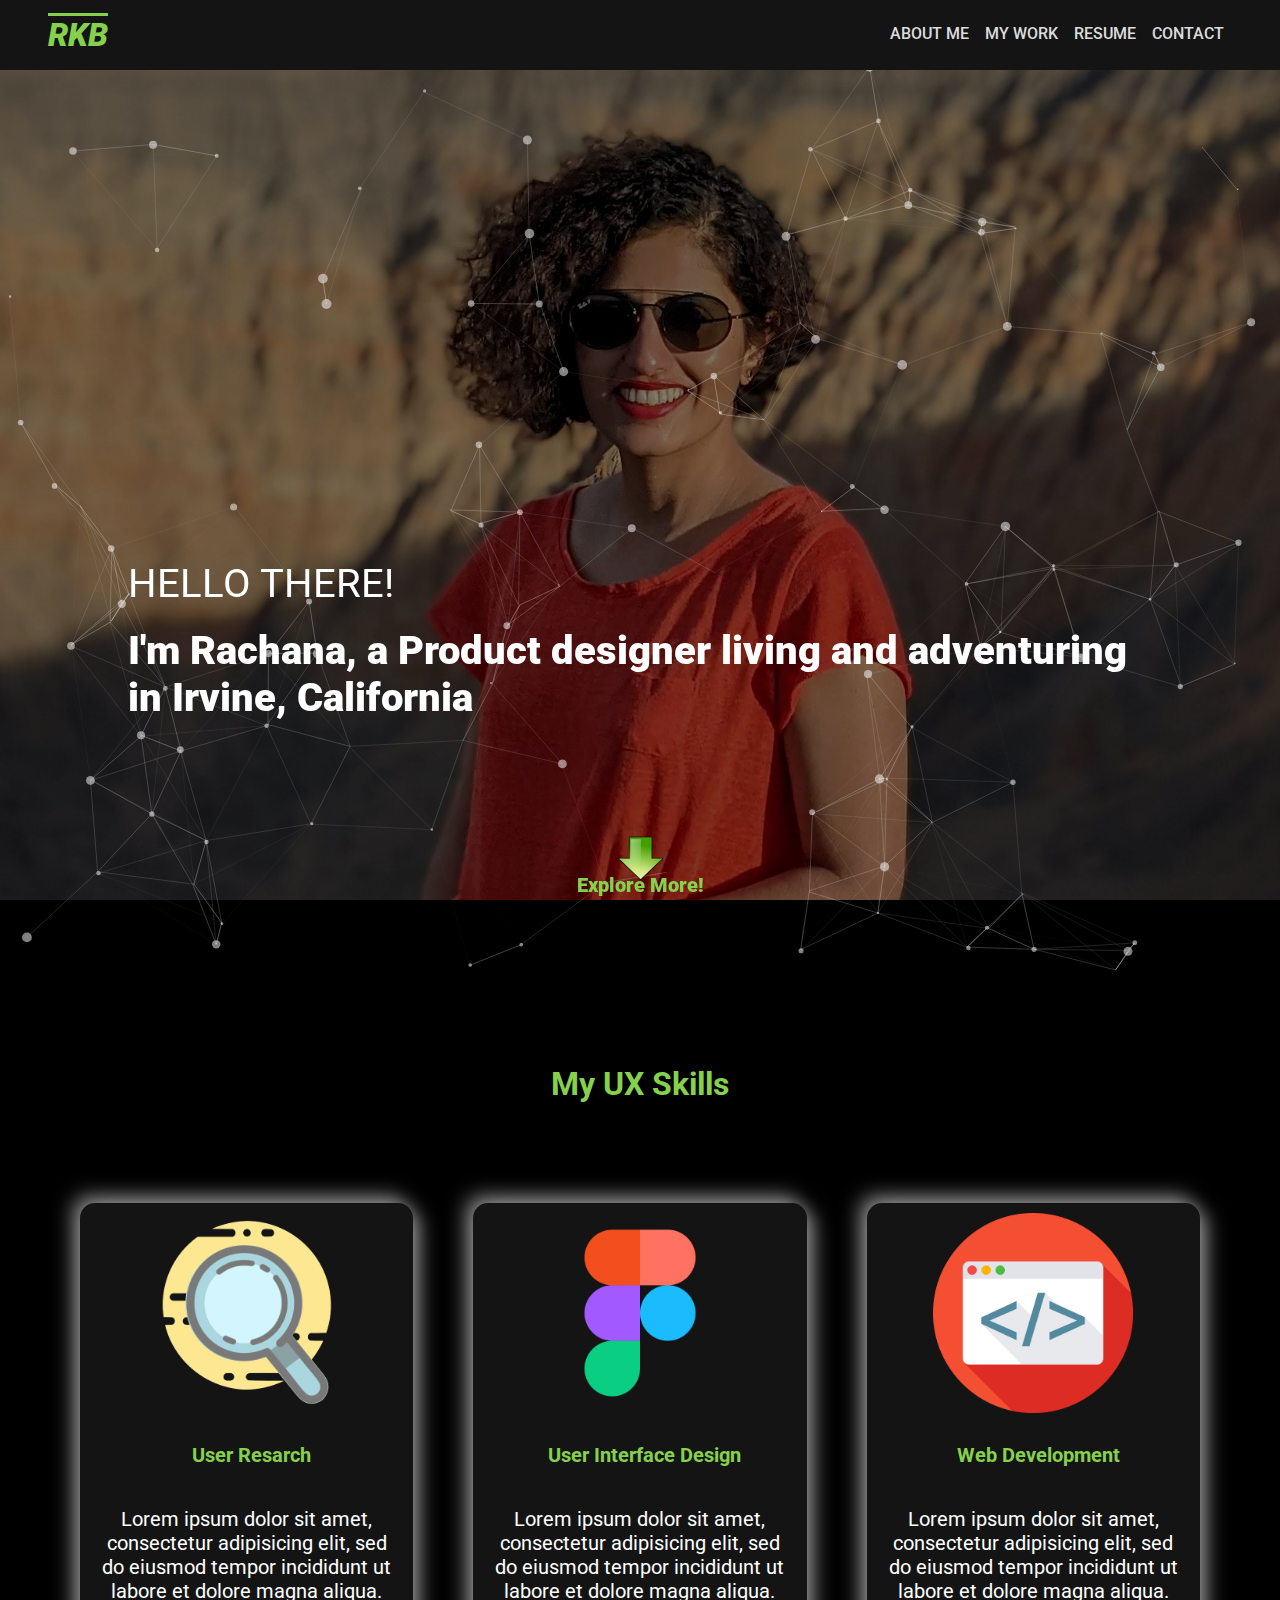
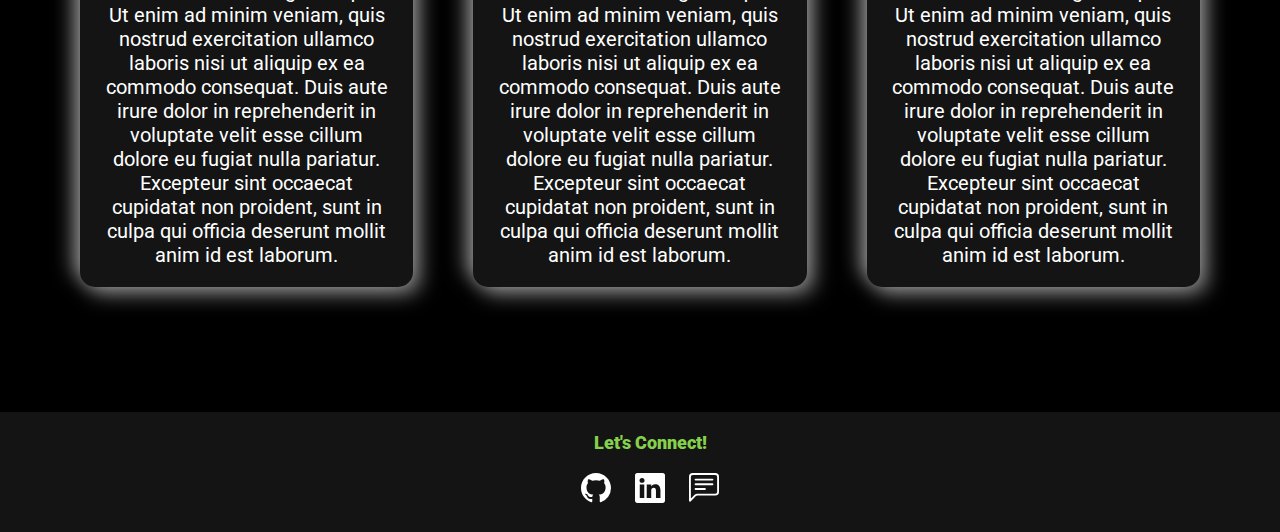
==== index.html @ 84a32b18 "Initial commit" ====
<html>
  <head>
    <meta charset="utf-8" />
    <meta http-equiv="X-UA-Compatible" content="IE=edge" />
    <title>RKB</title>
    <meta name="viewport" content="width=device-width, initial-scale=1" />
    <link rel="stylesheet" type="text/css" media="screen" href="css/style.css" />
    <script src = "js/index.js"></script>
    <script src = "js/particles.js"></script>
    <script src="js/jquery-3.7.1.js"></script>

  </head>
  <body>


    <!-- Nav Bar section -->
    <nav>
        <input type="checkbox" id="check" />
        <label for="check" class="menu">
            <svg xmlns="http://www.w3.org/2000/svg" width="30" height="30" fill="currentColor" class="bi bi-list" viewBox="0 0 16 16">
                <path fill-rule="evenodd" d="M2.5 12a.5.5 0 0 1 .5-.5h10a.5.5 0 0 1 0 1H3a.5.5 0 0 1-.5-.5m0-4a.5.5 0 0 1 .5-.5h10a.5.5 0 0 1 0 1H3a.5.5 0 0 1-.5-.5m0-4a.5.5 0 0 1 .5-.5h10a.5.5 0 0 1 0 1H3a.5.5 0 0 1-.5-.5"/>
              </svg>
        </label>
      <div class="logo">
        <h1>RKB</h1>
      </div>
      <div class="nav-items">
        <ul class="overview">
            <li>
                <a href="index.html"
                  ><svg xmlns="http://www.w3.org/2000/svg" width="16" height="16" fill="currentColor" class="bi bi-person-lines-fill" viewBox="0 0 16 16">
                    <path d="M6 8a3 3 0 1 0 0-6 3 3 0 0 0 0 6m-5 6s-1 0-1-1 1-4 6-4 6 3 6 4-1 1-1 1zM11 3.5a.5.5 0 0 1 .5-.5h4a.5.5 0 0 1 0 1h-4a.5.5 0 0 1-.5-.5m.5 2.5a.5.5 0 0 0 0 1h4a.5.5 0 0 0 0-1zm2 3a.5.5 0 0 0 0 1h2a.5.5 0 0 0 0-1zm0 3a.5.5 0 0 0 0 1h2a.5.5 0 0 0 0-1z"/>
                  </svg>
                  ABOUT ME</a
                >
              </li>
              <li>
                <a href="mywork.html">
                    <svg xmlns="http://www.w3.org/2000/svg" width="16" height="16" fill="currentColor" class="bi bi-card-checklist" viewBox="0 0 16 16">
                        <path d="M14.5 3a.5.5 0 0 1 .5.5v9a.5.5 0 0 1-.5.5h-13a.5.5 0 0 1-.5-.5v-9a.5.5 0 0 1 .5-.5zm-13-1A1.5 1.5 0 0 0 0 3.5v9A1.5 1.5 0 0 0 1.5 14h13a1.5 1.5 0 0 0 1.5-1.5v-9A1.5 1.5 0 0 0 14.5 2z"/>
                        <path d="M7 5.5a.5.5 0 0 1 .5-.5h5a.5.5 0 0 1 0 1h-5a.5.5 0 0 1-.5-.5m-1.496-.854a.5.5 0 0 1 0 .708l-1.5 1.5a.5.5 0 0 1-.708 0l-.5-.5a.5.5 0 1 1 .708-.708l.146.147 1.146-1.147a.5.5 0 0 1 .708 0M7 9.5a.5.5 0 0 1 .5-.5h5a.5.5 0 0 1 0 1h-5a.5.5 0 0 1-.5-.5m-1.496-.854a.5.5 0 0 1 0 .708l-1.5 1.5a.5.5 0 0 1-.708 0l-.5-.5a.5.5 0 0 1 .708-.708l.146.147 1.146-1.147a.5.5 0 0 1 .708 0"/>
                      </svg>
                  MY WORK</a
                >
              </li>
              <li>
                <a href="#"
                  ><svg xmlns="http://www.w3.org/2000/svg" width="16" height="16" fill="currentColor" class="bi bi-file-earmark-text-fill" viewBox="0 0 16 16">
                    <path d="M9.293 0H4a2 2 0 0 0-2 2v12a2 2 0 0 0 2 2h8a2 2 0 0 0 2-2V4.707A1 1 0 0 0 13.707 4L10 .293A1 1 0 0 0 9.293 0M9.5 3.5v-2l3 3h-2a1 1 0 0 1-1-1M4.5 9a.5.5 0 0 1 0-1h7a.5.5 0 0 1 0 1zM4 10.5a.5.5 0 0 1 .5-.5h7a.5.5 0 0 1 0 1h-7a.5.5 0 0 1-.5-.5m.5 2.5a.5.5 0 0 1 0-1h4a.5.5 0 0 1 0 1z"/>
                  </svg>
                  RESUME</a
                >
              </li>
              <li>
                <a href="#"
                  ><svg xmlns="http://www.w3.org/2000/svg" width="16" height="16" fill="currentColor" class="bi bi-chat-left-text-fill" viewBox="0 0 16 16">
                    <path d="M0 2a2 2 0 0 1 2-2h12a2 2 0 0 1 2 2v8a2 2 0 0 1-2 2H4.414a1 1 0 0 0-.707.293L.854 15.146A.5.5 0 0 1 0 14.793zm3.5 1a.5.5 0 0 0 0 1h9a.5.5 0 0 0 0-1zm0 2.5a.5.5 0 0 0 0 1h9a.5.5 0 0 0 0-1zm0 2.5a.5.5 0 0 0 0 1h5a.5.5 0 0 0 0-1z"/>
                  </svg>
                  CONTACT</a
                >
              </li>
            </ul>
      </div>
    </nav>
    

    <!-- Hero section -->
    <div id="particles-js" class="div-hero-section">
          <div class="div-hero-introduction">
            <p class="p-hero-greeting">HELLO THERE!</p>
            <p class="p-hero-intro">I'm Rachana, a Product designer living and adventuring in Irvine, California</p>
          </div>
          <div class ='div-scroll-down'></div>
            <button id = "scroll-down" class ='scroll-down'> <img src="images/28827_arrow_download_down_icon.png" alt=""></button>  
            <p class="p-explore-more">Explore More!</p>
          </div>
          
    </div>

    <div id="section-lower-container" class="lower-container-container">
      <section class="section-skills">
        <h1 class="skill-section-title">My UX Skills</h1>
        <div class="div-skill-flex">
          <div class="div-skill">
            <i aria-hidden="true"><img class = "skill-icon" src="images/7479647_search_magnifier_zoom_magnifying_find_icon.png" width="200px"></i>
            <h3 class="skill-title">User Resarch</h3>
            <p class="skill-text">Lorem ipsum dolor sit amet, consectetur adipisicing elit, sed do eiusmod tempor incididunt ut labore et dolore magna aliqua. Ut enim ad minim veniam, quis nostrud exercitation ullamco laboris nisi ut aliquip ex ea commodo consequat. Duis aute irure dolor in reprehenderit in voluptate velit esse cillum dolore eu fugiat nulla pariatur.
              Excepteur sint occaecat cupidatat non proident, sunt in culpa qui officia deserunt mollit anim id est laborum.</p>
          </div>
          <div class="div-skill">
            <i aria-hidden="true"><img class = "skill-icon" src="images/7564187_figma_logo_brand_icon.png" width="200px"></i>
            <h3 class="skill-title">User Interface Design</h3>
            <p class="skill-text">Lorem ipsum dolor sit amet, consectetur adipisicing elit, sed do eiusmod tempor incididunt ut labore et dolore magna aliqua. Ut enim ad minim veniam, quis nostrud exercitation ullamco laboris nisi ut aliquip ex ea commodo consequat. Duis aute irure dolor in reprehenderit in voluptate velit esse cillum dolore eu fugiat nulla pariatur.
              Excepteur sint occaecat cupidatat non proident, sunt in culpa qui officia deserunt mollit anim id est laborum.</p>
          </div>
          <div class="div-skill">
            <i aria-hidden="true"><img class = "skill-icon" src="images/669948_html_code_coding_programming_web_icon.png" width="200px"></i>
            <h3 class="skill-title">Web Development</h3>
            <p class="skill-text">Lorem ipsum dolor sit amet, consectetur adipisicing elit, sed do eiusmod tempor incididunt ut labore et dolore magna aliqua. Ut enim ad minim veniam, quis nostrud exercitation ullamco laboris nisi ut aliquip ex ea commodo consequat. Duis aute irure dolor in reprehenderit in voluptate velit esse cillum dolore eu fugiat nulla pariatur.
              Excepteur sint occaecat cupidatat non proident, sunt in culpa qui officia deserunt mollit anim id est laborum.</p>
          </div>
        </div>
      </section>
    </div>

    <!-- Footer section -->

    <div class="footer">
        <p class="footer-text-center">Let's Connect!</p>
        <div class="footer_icons">
            <a href="https://github.com/Kodagana" class="icon-style" alt="Github icon"> <svg xmlns="http://www.w3.org/2000/svg" width="30" height="30" fill="currentColor" class="bi bi-github" viewBox="0 0 16 16">
                <path d="M8 0C3.58 0 0 3.58 0 8c0 3.54 2.29 6.53 5.47 7.59.4.07.55-.17.55-.38 0-.19-.01-.82-.01-1.49-2.01.37-2.53-.49-2.69-.94-.09-.23-.48-.94-.82-1.13-.28-.15-.68-.52-.01-.53.63-.01 1.08.58 1.23.82.72 1.21 1.87.87 2.33.66.07-.52.28-.87.51-1.07-1.78-.2-3.64-.89-3.64-3.95 0-.87.31-1.59.82-2.15-.08-.2-.36-1.02.08-2.12 0 0 .67-.21 2.2.82.64-.18 1.32-.27 2-.27.68 0 1.36.09 2 .27 1.53-1.04 2.2-.82 2.2-.82.44 1.1.16 1.92.08 2.12.51.56.82 1.27.82 2.15 0 3.07-1.87 3.75-3.65 3.95.29.25.54.73.54 1.48 0 1.07-.01 1.93-.01 2.2 0 .21.15.46.55.38A8.012 8.012 0 0 0 16 8c0-4.42-3.58-8-8-8"/>
              </svg></a>
            <a href="https://www.linkedin.com/in/rachana-kodagana-balakrishna-a1316a224/" class="icon-style" alt="linkedin icon"> <svg xmlns="http://www.w3.org/2000/svg" width="30" height="30" fill="currentColor" class="bi bi-linkedin" viewBox="0 0 16 16">
                <path d="M0 1.146C0 .513.526 0 1.175 0h13.65C15.474 0 16 .513 16 1.146v13.708c0 .633-.526 1.146-1.175 1.146H1.175C.526 16 0 15.487 0 14.854V1.146zm4.943 12.248V6.169H2.542v7.225h2.401m-1.2-8.212c.837 0 1.358-.554 1.358-1.248-.015-.709-.52-1.248-1.342-1.248-.822 0-1.359.54-1.359 1.248 0 .694.521 1.248 1.327 1.248h.016zm4.908 8.212V9.359c0-.216.016-.432.08-.586.173-.431.568-.878 1.232-.878.869 0 1.216.662 1.216 1.634v3.865h2.401V9.25c0-2.22-1.184-3.252-2.764-3.252-1.274 0-1.845.7-2.165 1.193v.025h-.016a5.54 5.54 0 0 1 .016-.025V6.169h-2.4c.03.678 0 7.225 0 7.225h2.4"/>
              </svg></a>
            <a href="mailto: rachana.kodagana2009@gmail.com" class="icon-style" alt="linkedin icon"> <svg xmlns="http://www.w3.org/2000/svg" width="30" height="30" fill="currentColor" class="bi bi-chat-left-text" viewBox="0 0 16 16">
                <path d="M14 1a1 1 0 0 1 1 1v8a1 1 0 0 1-1 1H4.414A2 2 0 0 0 3 11.586l-2 2V2a1 1 0 0 1 1-1zM2 0a2 2 0 0 0-2 2v12.793a.5.5 0 0 0 .854.353l2.853-2.853A1 1 0 0 1 4.414 12H14a2 2 0 0 0 2-2V2a2 2 0 0 0-2-2z"/>
                <path d="M3 3.5a.5.5 0 0 1 .5-.5h9a.5.5 0 0 1 0 1h-9a.5.5 0 0 1-.5-.5M3 6a.5.5 0 0 1 .5-.5h9a.5.5 0 0 1 0 1h-9A.5.5 0 0 1 3 6m0 2.5a.5.5 0 0 1 .5-.5h5a.5.5 0 0 1 0 1h-5a.5.5 0 0 1-.5-.5"/>
              </svg></a>
        </div>
    </div>
  </body>
</html>
---- css/style.css ----
@import url('https://fonts.googleapis.com/css2?family=Roboto:ital,wght@0,300;0,400;0,500;0,700;1,300;1,400;1,500;1,700&display=swap');

  * {
    margin: 0;
    padding: 0;
    box-sizing: border-box;
    font-family: "Roboto", sans-serif;
  }
  
  html {
    scroll-behavior: smooth;
  }
  /* Nav */
  nav {
    height: 70px;
    width: 100%;
    background: rgb(20, 20, 20);
    color: rgb(220, 220, 220);
    padding: 0 2rem;
    display: flex;
    justify-content: space-between;
    align-items: center;
    position: sticky;
    top: 0;
    z-index: 99;
  }
  nav svg {
    display: none;
  }
  .logo h1 {
    text-decoration: overline;
    font-style: italic;
    font-weight: 900;
    color: #86D14C;
    cursor: pointer;
    margin: 0 1rem;
  }
  .nav-items {
    display: flex;
    justify-content: space-between;
  }
  .overview {
    display: flex;
  }
  .overview {
    margin-right: 1rem;
  }
  .nav-items h3 {
    display: none;
  }
  nav li {
    list-style: none;
    margin: 0 0.5rem;
    font-weight: 500;
  }
  nav a {
    text-decoration: none;
    color: rgb(220, 220, 220);
  }
  nav a:hover {
    color: #86D14C;
    
  }
  nav a::after {
    content: "";
    display: block;
    height: 4px;
    background: #86D14C;
    width: 0%;
    transition: all ease-in-out 300ms;
  }
  nav a:hover::after {
    width: 100%;
  }
  #check,
  .menu {
    display: none;
  }
  
  /* Hero section */

  .div-hero-section {
    height: 100vh;
    width: 100%;
    background: rgb(0, 0, 0);
    background-size: cover;

    display: flex;
    justify-content: center;
    align-items: center;

    background-image: linear-gradient(rgba(0, 0, 0, 0.5),rgba(0, 0, 0, 0.5)), url('../images/profilePic.png');
    background-size: cover;
    background-position: center center;
    background-repeat: no-repeat;
    background-attachment: fixed;

  }

  .div-hero-introduction {
    text-align:center;
    position: absolute;
    top: 60%;
    left: 10%;
    right: 10%;
  }

  .p-hero-greeting{
    font-size:40px;
    font-weight:400;
    color: white;
    padding-top: 20px;
    text-align: left;
    float:none;
  }

  .p-hero-intro {
    font-size:40px;
    font-weight:900;
    color: white;
    padding-top: 20px;
    text-align: left;
    float:none;
  }

  .p-explore-more{
    text-align:center;
    position: absolute;
    top: 97%;
    justify-content: center;
    align-items: center;
    font-size:20px;
    font-weight:900;
    color: #86D14C;
  }

  .scroll-down  {
    text-align:center;
    position: absolute;
    top: 90%;
    justify-content: center;
    align-items: center;
    height: 100px;
    width: 100px;
    padding: 10px 20px;
    border: transparent;
    background-color:  transparent ;
    animation: shaking 0.4s infinite;}
    @keyframes shaking {
      0% {transform: translateX(0) rotate(0deg);}
      25% {transform: translateX(15px) rotate(5deg);}
      50% {transform: translateX(0px) rotate(0deg);}
      75% {transform: translateX(-15px) rotate(-5deg);}
      100% {transform: translateX(0px) rotate(0deg);}
  }
 

  /* Lower Skill contrainer sections */

  .lower-container-container{
    background-color: black;
    min-height: 90vh;
  }

  .skill-section-title{
    text-align: center;
    padding-top: 50px;
    padding-bottom: 100px;
    color: #86D14C;
  }

  .div-skill-flex {
    display: flex;
    justify-content: space-around;
    /* flex-direction: column; */
  }
  
  .section-skills {
    padding: 45px 50px;
    text-align: center;
  }
  
  .div-skill {
    margin: 0 30px;
    text-align: center;
    width: 100%;
    padding-right: 80px;
    margin-bottom: 80px;
    padding: 10px;
    background-color: rgb(20, 20, 20);
    border-radius: 15px;
    box-shadow: -7px -7px 20px rgba(255, 255, 255, 0.5),
               7px  7px 20px rgba(255, 255, 255, 0.5)
  }

  .div-skill title{
    text-align: center;
    color: white;
  }

  .skill-title {
    color: 86D14C;
    font-size: 20px;
    text-align: center;
    padding-left: 10px;
    padding-top: 30px;
    padding-bottom: 30px;
  }
  
  .skill-text {
    color: white;
    font-size: 20px;
    width: 100%;
    padding: 10px;
    margin: 0, 20px;
    text-align: center;
  }


  
  /* Responsive design */
  @media (max-width: 750px) {
    nav {
      height: 50px;

    }

    .nav-items {
      position: fixed;
      top: 0;
      right: -250px;
      height: 100vh;
      width: 250px;
      flex-direction: column;
      justify-content: space-evenly;
      background: rgb(20, 20, 20);
      padding: 2rem;
      transition: all ease-in-out 500ms;
      
    }
    .overview {
      flex-direction: column;
      width: auto;
    }
    .overview {
      margin: 0;
    }
    .nav-items h3 {
      display: inline-block;
      font-weight: 400;
      text-transform: uppercase;
      font-size: large;
      margin-bottom: 1rem;
    }
    nav svg {
      display: inline-block;
      cursor: pointer;
      vertical-align: top;
    }
    nav li {
      margin: 1rem 0;
    }
    nav a {
      display: inline-block;
    }
    nav a:hover {
      margin-left: 2px;
      transition: all ease-in-out 300ms;
    }
    .menu {
      display: inline-block;
      position: fixed;
      right: 2.5rem;
      z-index: 99;
    }
    #check:checked ~ .nav-items {
      right: 0;
    }

    .p-hero-greeting{
      font-size:25px;
    }
  
    .p-hero-intro {
      font-size:25px;
    }

    .skill-title {
      font-size: 16px;
    }
    
    .skill-text {
      font-size: 16px;
    }
    .div-skill {
      margin: 0 0px;
      margin-bottom: 80px;
    }

    .div-skill-flex {
      display: flex;
      justify-content: space-around;
      flex-direction: column;
    }

    .skill-icon {
      width: 100px;
    }
  }



/* Footer */

.footer {
  /* position:fixed; */
  bottom:0;
  left:0;
  width:100%;
  height: 120px;
  background-color: rgb(20, 20, 20);;
}


.footer-text-center {
  font-size:large;
  font-weight:900;
  color: #86D14C;
  padding-top: 20px;
  margin-left:20px;
  text-align: center;
  float:none;
}


  .footer_icons {
    padding-top: 20px;
    text-align:center;
    display:block;
  }
  
  .icon-style {
    height:30px;
    margin-left:20px;
    margin-top:5px;
    transition: all ease-in-out 300ms;
    color: white;
  }
  
  .icon-style:hover {
    color:#86D14C;
  }
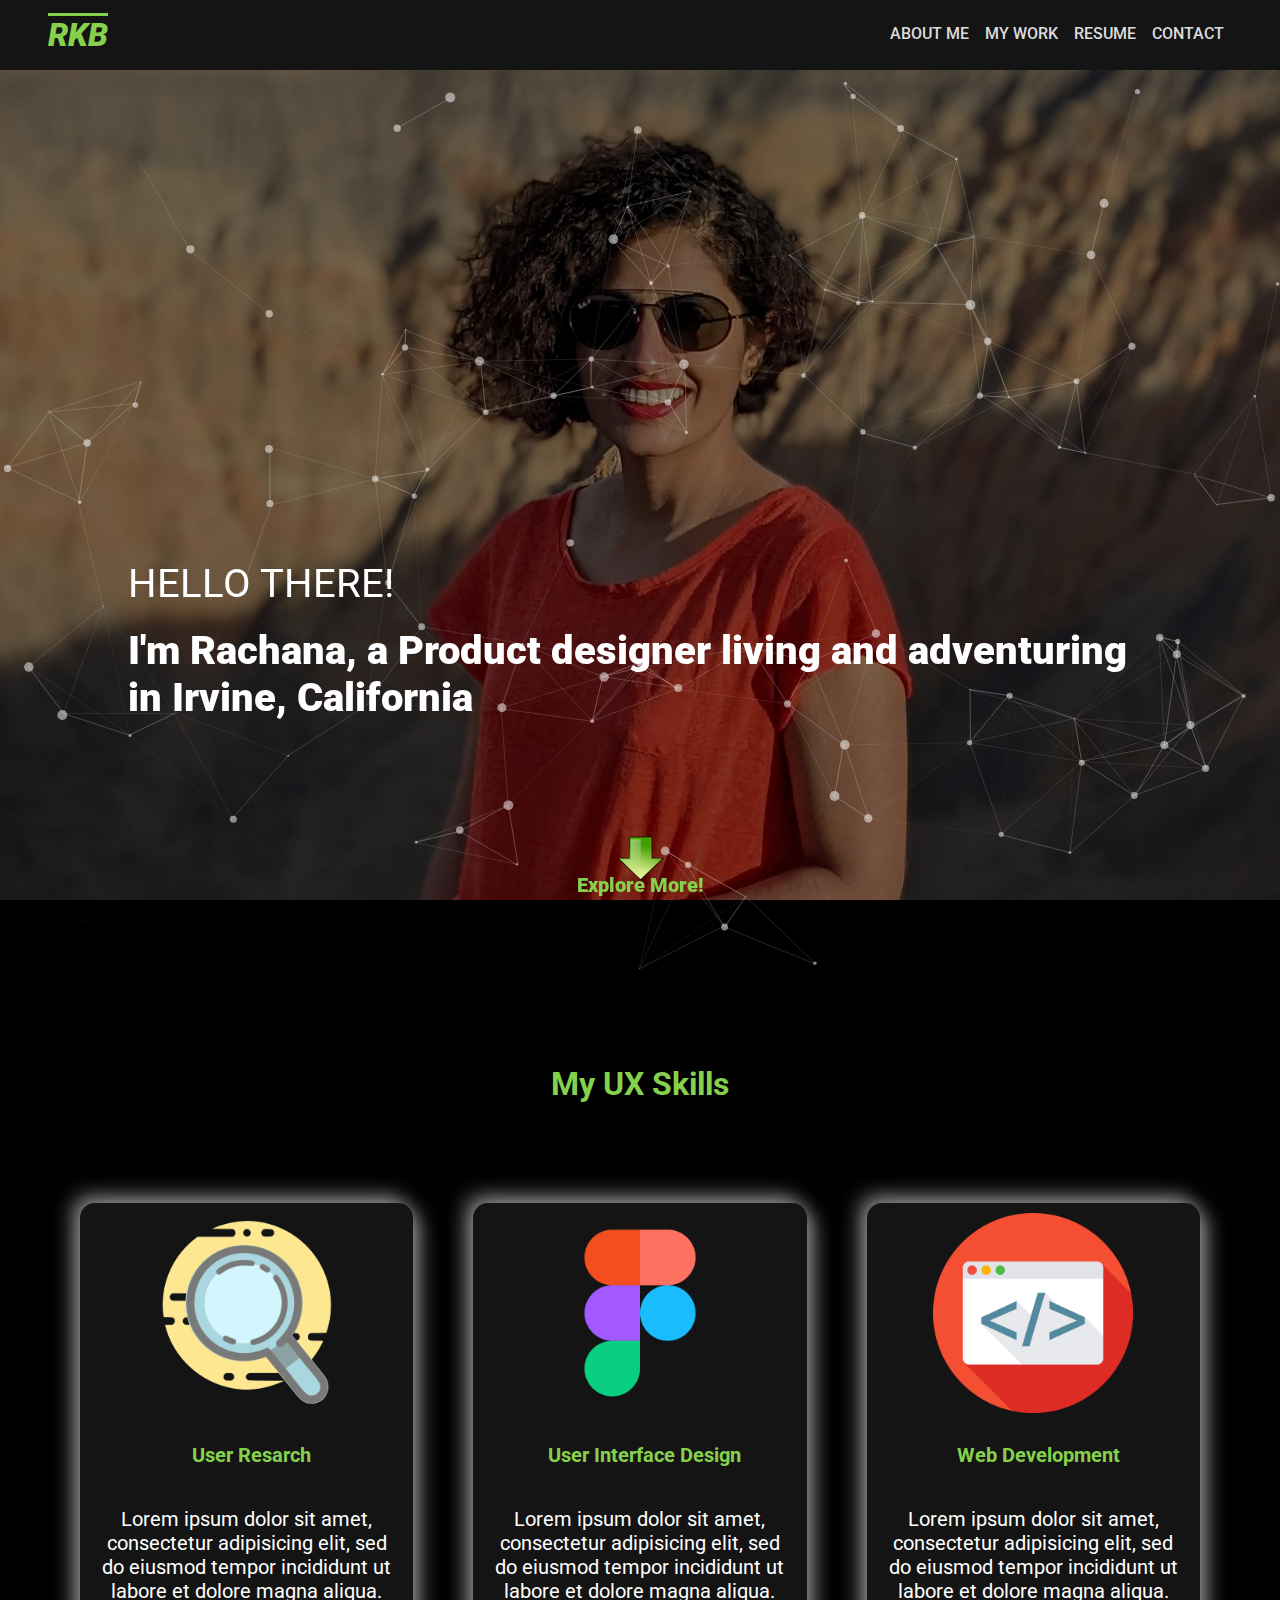
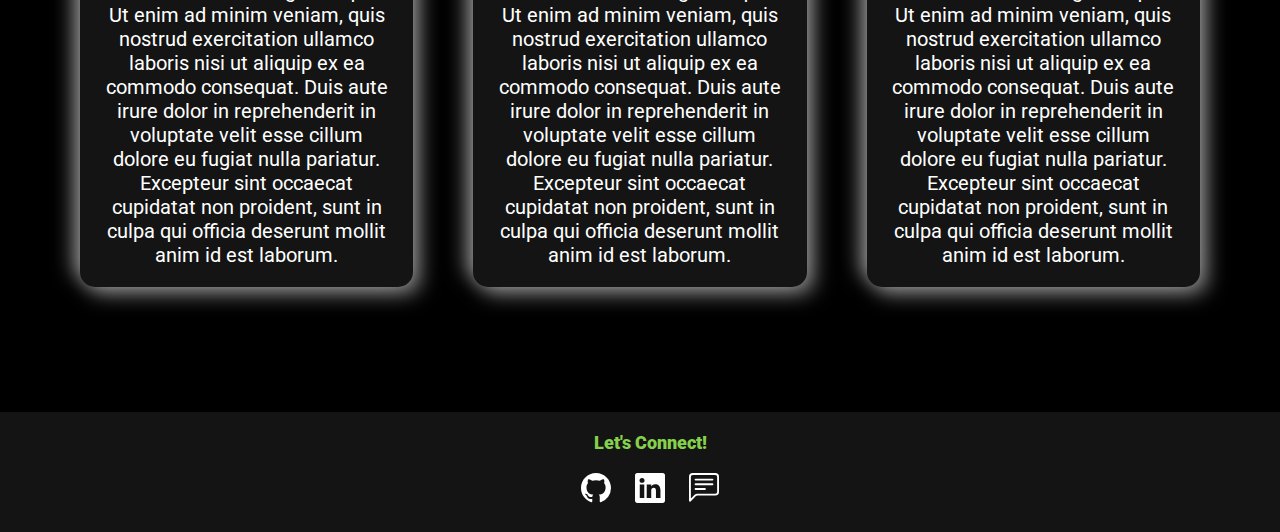
==== commit 9803fd81: "Publish page" ====
--- a/index.html
+++ b/index.html
@@ -11,7 +11,6 @@
 
   </head>
   <body>
-
 
     <!-- Nav Bar section -->
     <nav>
